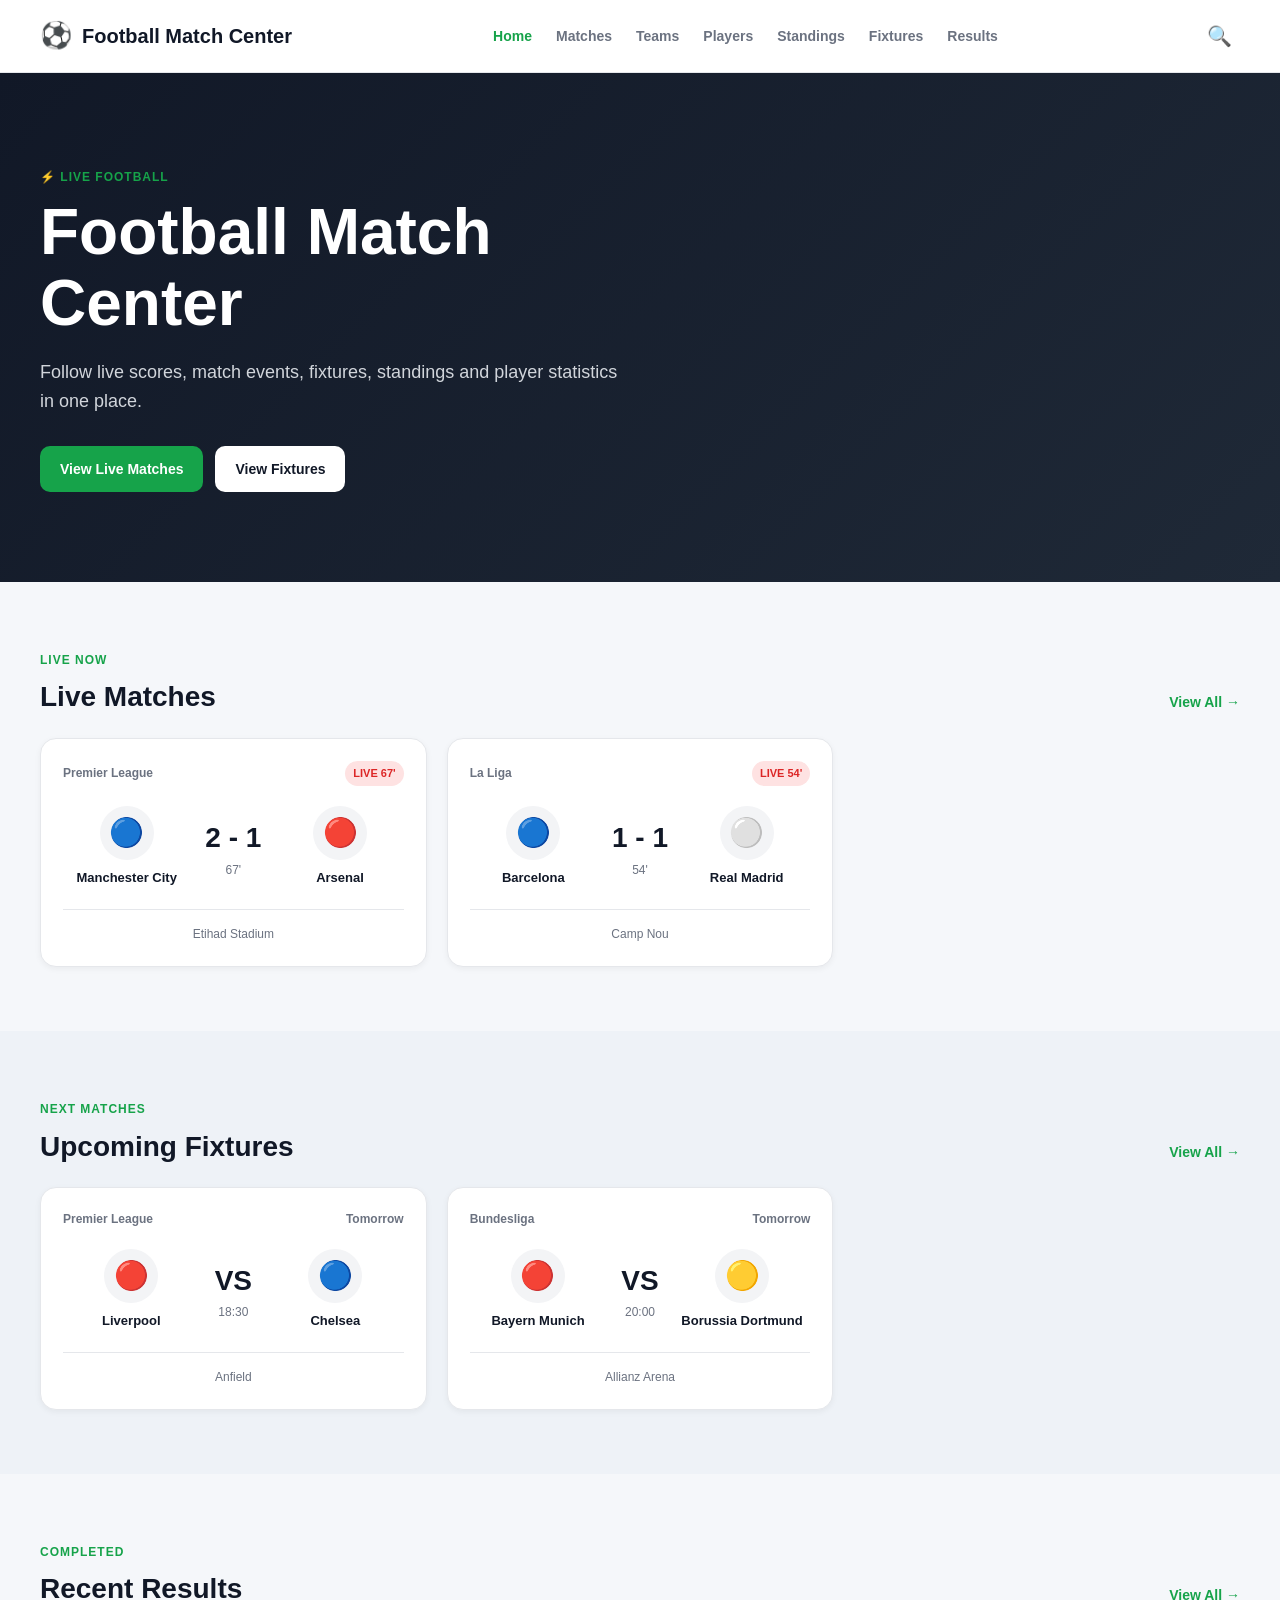
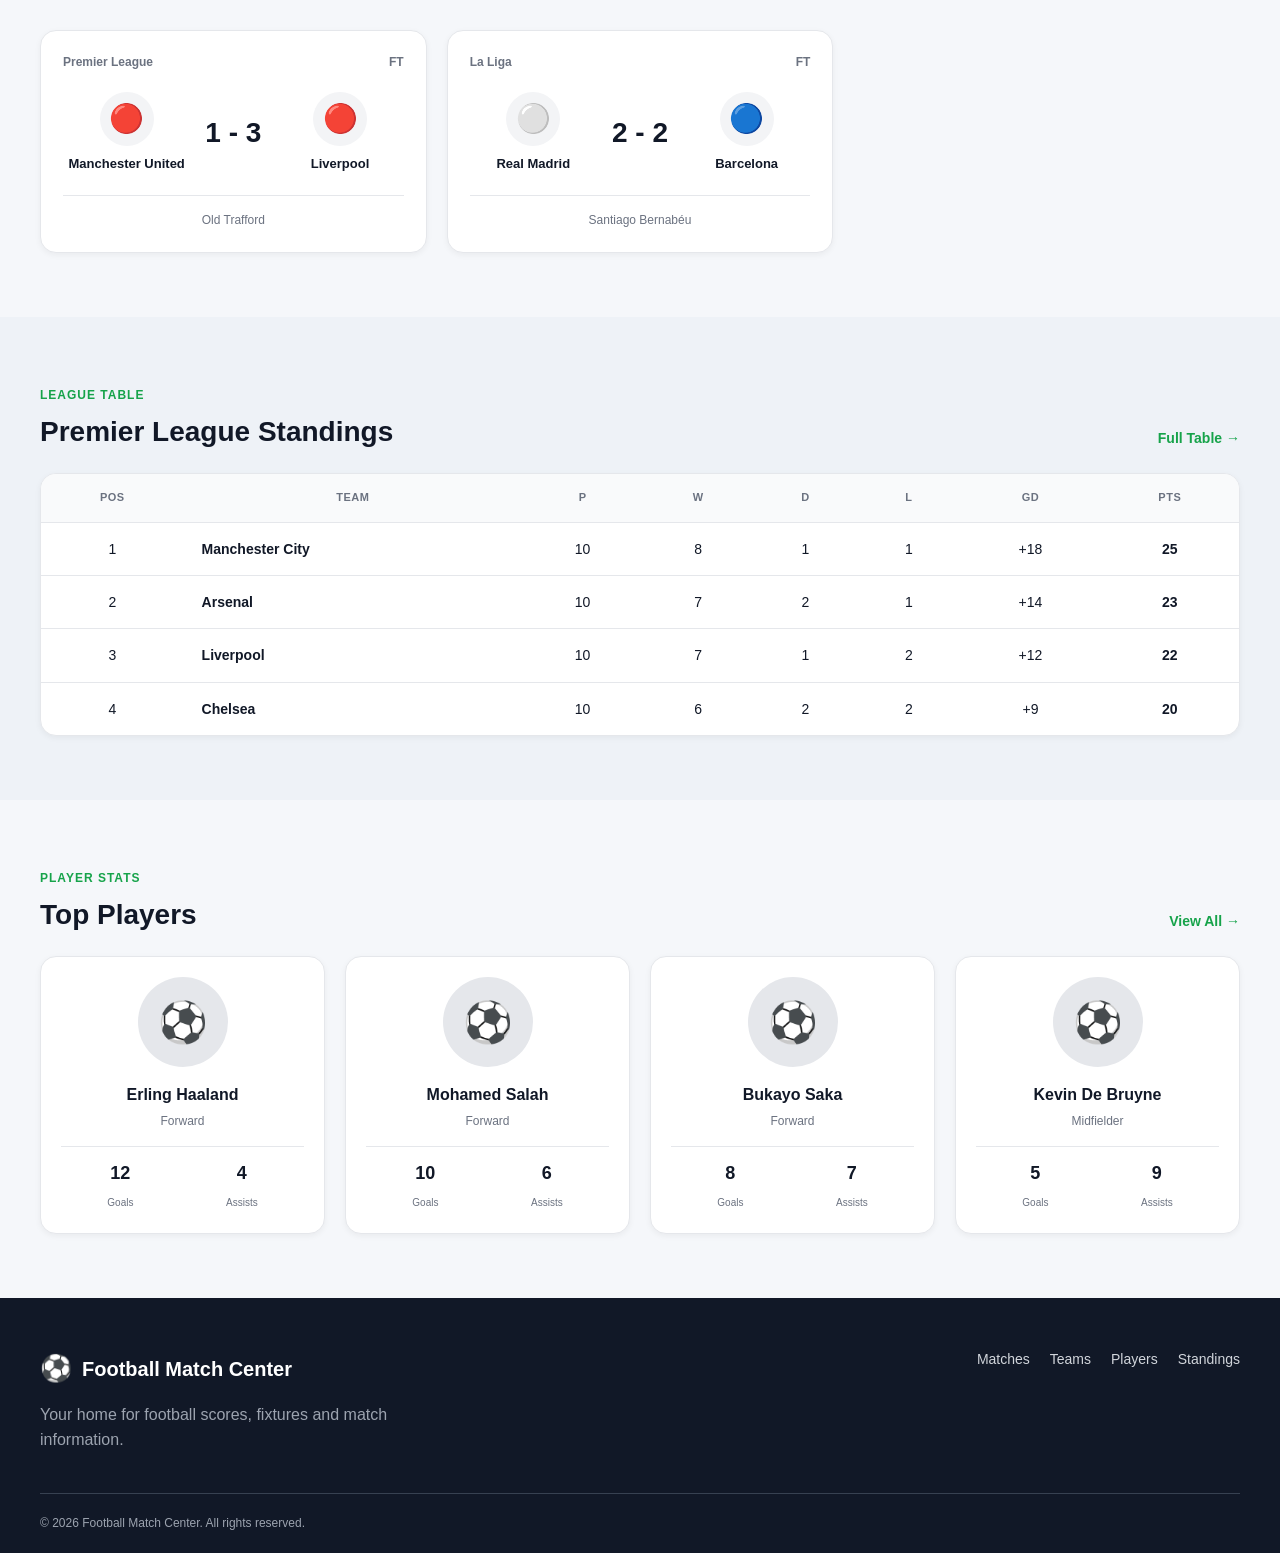
==== frontend/index.html @ 270c6d19 "feat: create initial football match center frontend" ====
<!DOCTYPE html>
<html lang="en">

<head>
    <meta charset="UTF-8">

    <meta name="viewport" content="width=device-width, initial-scale=1.0">

    <meta
        name="description"
        content="Football Match Center - Live football scores, fixtures, results, standings and player information."
    >

    <title>Football Match Center</title>

    <!-- CSS -->
    <link rel="stylesheet" href="css/variables.css">
    <link rel="stylesheet" href="css/main.css">
    <link rel="stylesheet" href="css/responsive.css">
</head>

<body>

    <!-- ================= HEADER ================= -->

    <header class="site-header">

        <div class="container navbar">

            <!-- Logo -->
            <a href="index.html" class="logo">
                <span class="logo-icon">⚽</span>
                <span>Football Match Center</span>
            </a>

            <!-- Navigation -->
            <nav class="main-nav">

                <a href="index.html" class="nav-link active">
                    Home
                </a>

                <a href="#" class="nav-link">
                    Matches
                </a>

                <a href="#" class="nav-link">
                    Teams
                </a>

                <a href="#" class="nav-link">
                    Players
                </a>

                <a href="#" class="nav-link">
                    Standings
                </a>

                <a href="#" class="nav-link">
                    Fixtures
                </a>

                <a href="#" class="nav-link">
                    Results
                </a>

            </nav>

            <!-- Search -->
            <div class="header-actions">

                <button class="search-button" id="searchButton">
                    🔍
                </button>

                <button class="menu-button" id="menuButton">
                    ☰
                </button>

            </div>

        </div>

    </header>


    <!-- ================= MAIN ================= -->

    <main>

        <!-- Hero -->
        <section class="hero">

            <div class="container hero-content">

                <div class="hero-text">

                    <span class="hero-label">
                        ⚡ LIVE FOOTBALL
                    </span>

                    <h1>
                        Football Match Center
                    </h1>

                    <p>
                        Follow live scores, match events, fixtures,
                        standings and player statistics in one place.
                    </p>

                    <div class="hero-buttons">

                        <a href="#live-matches" class="btn btn-primary">
                            View Live Matches
                        </a>

                        <a href="#fixtures" class="btn btn-secondary">
                            View Fixtures
                        </a>

                    </div>

                </div>

            </div>

        </section>


        <!-- ================= LIVE MATCHES ================= -->

        <section class="section" id="live-matches">

            <div class="container">

                <div class="section-header">

                    <div>
                        <span class="section-label">
                            LIVE NOW
                        </span>

                        <h2>
                            Live Matches
                        </h2>
                    </div>

                    <a href="#" class="view-all">
                        View All →
                    </a>

                </div>


                <div class="match-grid" id="liveMatches">

                    <!-- Match card will be generated by JavaScript -->

                </div>

            </div>

        </section>


        <!-- ================= UPCOMING ================= -->

        <section class="section section-alt" id="fixtures">

            <div class="container">

                <div class="section-header">

                    <div>
                        <span class="section-label">
                            NEXT MATCHES
                        </span>

                        <h2>
                            Upcoming Fixtures
                        </h2>
                    </div>

                    <a href="#" class="view-all">
                        View All →
                    </a>

                </div>


                <div class="match-grid" id="upcomingMatches">

                    <!-- Generated by JavaScript -->

                </div>

            </div>

        </section>


        <!-- ================= RECENT RESULTS ================= -->

        <section class="section">

            <div class="container">

                <div class="section-header">

                    <div>
                        <span class="section-label">
                            COMPLETED
                        </span>

                        <h2>
                            Recent Results
                        </h2>
                    </div>

                    <a href="#" class="view-all">
                        View All →
                    </a>

                </div>


                <div class="match-grid" id="recentResults">

                    <!-- Generated by JavaScript -->

                </div>

            </div>

        </section>


        <!-- ================= STANDINGS ================= -->

        <section class="section section-alt">

            <div class="container">

                <div class="section-header">

                    <div>
                        <span class="section-label">
                            LEAGUE TABLE
                        </span>

                        <h2>
                            Premier League Standings
                        </h2>
                    </div>

                    <a href="#" class="view-all">
                        Full Table →
                    </a>

                </div>


                <div class="table-container">

                    <table class="standings-table">

                        <thead>

                            <tr>
                                <th>POS</th>
                                <th>TEAM</th>
                                <th>P</th>
                                <th>W</th>
                                <th>D</th>
                                <th>L</th>
                                <th>GD</th>
                                <th>PTS</th>
                            </tr>

                        </thead>

                        <tbody id="standingsTable">

                            <!-- Generated by JavaScript -->

                        </tbody>

                    </table>

                </div>

            </div>

        </section>


        <!-- ================= TOP PLAYERS ================= -->

        <section class="section">

            <div class="container">

                <div class="section-header">

                    <div>
                        <span class="section-label">
                            PLAYER STATS
                        </span>

                        <h2>
                            Top Players
                        </h2>
                    </div>

                    <a href="#" class="view-all">
                        View All →
                    </a>

                </div>


                <div class="player-grid" id="topPlayers">

                    <!-- Generated by JavaScript -->

                </div>

            </div>

        </section>

    </main>


    <!-- ================= FOOTER ================= -->

    <footer class="site-footer">

        <div class="container footer-content">

            <div>

                <div class="logo footer-logo">
                    <span class="logo-icon">⚽</span>
                    Football Match Center
                </div>

                <p>
                    Your home for football scores,
                    fixtures and match information.
                </p>

            </div>


            <div class="footer-links">

                <a href="#">Matches</a>
                <a href="#">Teams</a>
                <a href="#">Players</a>
                <a href="#">Standings</a>

            </div>

        </div>


        <div class="container copyright">

            <p>
                © 2026 Football Match Center.
                All rights reserved.
            </p>

        </div>

    </footer>


    <!-- JavaScript -->
    <script src="js/main.js"></script>

</body>

</html>
---- frontend/css/variables.css ----
:root {

    /* ================= COLORS ================= */

    --primary: #16a34a;
    --primary-dark: #15803d;

    --background: #f5f7fa;
    --surface: #ffffff;

    --text-primary: #111827;
    --text-secondary: #6b7280;

    --border: #e5e7eb;

    --live: #dc2626;
    --success: #16a34a;
    --warning: #f59e0b;


    /* ================= SPACING ================= */

    --space-xs: 4px;
    --space-sm: 8px;
    --space-md: 16px;
    --space-lg: 24px;
    --space-xl: 40px;
    --space-xxl: 64px;


    /* ================= BORDER ================= */

    --radius-sm: 6px;
    --radius-md: 10px;
    --radius-lg: 16px;


    /* ================= SHADOW ================= */

    --shadow-sm:
        0 2px 6px rgba(0, 0, 0, 0.05);

    --shadow-md:
        0 8px 24px rgba(0, 0, 0, 0.08);


    /* ================= CONTAINER ================= */

    --container-width: 1200px;

}
---- frontend/css/main.css ----
/* ==================================================
   RESET
================================================== */

* {
    margin: 0;
    padding: 0;
    box-sizing: border-box;
}


html {
    scroll-behavior: smooth;
}


body {
    font-family:
        Arial,
        Helvetica,
        sans-serif;

    background: var(--background);

    color: var(--text-primary);

    line-height: 1.6;
}


/* ==================================================
   GENERAL
================================================== */

a {
    text-decoration: none;
    color: inherit;
}


button {
    font-family: inherit;
    cursor: pointer;
}


.container {
    width: min(
        100% - 32px,
        var(--container-width)
    );

    margin: 0 auto;
}


/* ==================================================
   HEADER
================================================== */

.site-header {
    background: var(--surface);

    border-bottom:
        1px solid var(--border);

    position: sticky;

    top: 0;

    z-index: 1000;
}


.navbar {
    min-height: 72px;

    display: flex;

    align-items: center;

    justify-content: space-between;

    gap: 24px;
}


/* LOGO */

.logo {
    display: flex;

    align-items: center;

    gap: 10px;

    font-size: 20px;

    font-weight: 700;

    white-space: nowrap;
}


.logo-icon {
    font-size: 26px;
}


/* NAVIGATION */

.main-nav {
    display: flex;

    align-items: center;

    gap: 24px;
}


.nav-link {
    color: var(--text-secondary);

    font-size: 14px;

    font-weight: 600;

    transition: 0.2s ease;
}


.nav-link:hover,
.nav-link.active {
    color: var(--primary);
}


/* HEADER ACTIONS */

.header-actions {
    display: flex;

    align-items: center;

    gap: 10px;
}


.search-button,
.menu-button {
    border: none;

    background: transparent;

    font-size: 20px;

    padding: 8px;
}


.menu-button {
    display: none;
}


/* ==================================================
   HERO
================================================== */

.hero {
    background:
        linear-gradient(
            135deg,
            #111827,
            #1f2937
        );

    color: white;

    padding:
        90px 0;
}


.hero-content {
    display: flex;

    align-items: center;
}


.hero-text {
    max-width: 650px;
}


.hero-label,
.section-label {
    display: inline-block;

    color: var(--primary);

    font-size: 12px;

    font-weight: 700;

    letter-spacing: 1px;

    margin-bottom: 10px;
}


.hero h1 {
    font-size: clamp(40px, 6vw, 64px);

    line-height: 1.1;

    margin-bottom: 20px;
}


.hero p {
    color: #d1d5db;

    font-size: 18px;

    max-width: 580px;

    margin-bottom: 30px;
}


.hero-buttons {
    display: flex;

    gap: 12px;

    flex-wrap: wrap;
}


/* ==================================================
   BUTTONS
================================================== */

.btn {
    display: inline-flex;

    align-items: center;

    justify-content: center;

    padding:
        12px 20px;

    border-radius:
        var(--radius-md);

    font-size: 14px;

    font-weight: 700;

    transition:
        transform 0.2s ease,
        background 0.2s ease;
}


.btn:hover {
    transform: translateY(-2px);
}


.btn-primary {
    background: var(--primary);

    color: white;
}


.btn-primary:hover {
    background: var(--primary-dark);
}


.btn-secondary {
    background: white;

    color: var(--text-primary);
}


/* ==================================================
   SECTIONS
================================================== */

.section {
    padding:
        var(--space-xxl) 0;
}


.section-alt {
    background: #eef2f7;
}


.section-header {
    display: flex;

    justify-content: space-between;

    align-items: flex-end;

    margin-bottom: 24px;
}


.section-header h2 {
    font-size: 28px;

    line-height: 1.2;
}


.view-all {
    color: var(--primary);

    font-size: 14px;

    font-weight: 700;
}


/* ==================================================
   MATCH GRID
================================================== */

.match-grid {
    display: grid;

    grid-template-columns:
        repeat(3, 1fr);

    gap: 20px;
}


/* MATCH CARD */

.match-card {
    background: var(--surface);

    border:
        1px solid var(--border);

    border-radius:
        var(--radius-lg);

    padding: 22px;

    box-shadow:
        var(--shadow-sm);

    transition:
        transform 0.2s ease,
        box-shadow 0.2s ease;
}


.match-card:hover {
    transform: translateY(-4px);

    box-shadow:
        var(--shadow-md);
}


.match-header {
    display: flex;

    align-items: center;

    justify-content: space-between;

    margin-bottom: 20px;
}


.competition {
    color: var(--text-secondary);

    font-size: 12px;

    font-weight: 600;
}


.live-badge {
    background: #fee2e2;

    color: var(--live);

    padding:
        4px 8px;

    border-radius: 20px;

    font-size: 11px;

    font-weight: 700;
}


.match-teams {
    display: grid;

    grid-template-columns:
        1fr auto 1fr;

    align-items: center;

    gap: 15px;

    text-align: center;
}


.team {
    display: flex;

    flex-direction: column;

    align-items: center;

    gap: 8px;
}


.team-logo {
    width: 54px;

    height: 54px;

    border-radius: 50%;

    background: #f3f4f6;

    display: flex;

    align-items: center;

    justify-content: center;

    font-size: 28px;
}


.team-name {
    font-size: 13px;

    font-weight: 700;
}


.score {
    font-size: 28px;

    font-weight: 800;
}


.match-time {
    color: var(--text-secondary);

    font-size: 12px;
}


.match-footer {
    border-top:
        1px solid var(--border);

    margin-top: 20px;

    padding-top: 15px;

    color: var(--text-secondary);

    font-size: 12px;

    text-align: center;
}


/* ==================================================
   STANDINGS
================================================== */

.table-container {
    background: var(--surface);

    border:
        1px solid var(--border);

    border-radius:
        var(--radius-lg);

    overflow-x: auto;

    box-shadow:
        var(--shadow-sm);
}


.standings-table {
    width: 100%;

    border-collapse: collapse;

    min-width: 650px;
}


.standings-table th,
.standings-table td {
    padding:
        15px 18px;

    text-align: center;

    border-bottom:
        1px solid var(--border);

    font-size: 14px;
}


.standings-table th {
    background: #f9fafb;

    color: var(--text-secondary);

    font-size: 11px;

    letter-spacing: 0.5px;
}


.standings-table td:nth-child(2) {
    text-align: left;

    font-weight: 700;
}


.standings-table tr:last-child td {
    border-bottom: none;
}


/* ==================================================
   PLAYERS
================================================== */

.player-grid {
    display: grid;

    grid-template-columns:
        repeat(4, 1fr);

    gap: 20px;
}


.player-card {
    background: var(--surface);

    border:
        1px solid var(--border);

    border-radius:
        var(--radius-lg);

    padding: 20px;

    text-align: center;

    box-shadow:
        var(--shadow-sm);
}


.player-photo {
    width: 90px;

    height: 90px;

    border-radius: 50%;

    margin: 0 auto 15px;

    background: #e5e7eb;

    display: flex;

    align-items: center;

    justify-content: center;

    font-size: 40px;
}


.player-name {
    font-weight: 700;

    margin-bottom: 4px;
}


.player-position {
    color: var(--text-secondary);

    font-size: 12px;

    margin-bottom: 15px;
}


.player-stats {
    display: flex;

    justify-content: space-around;

    border-top:
        1px solid var(--border);

    padding-top: 12px;
}


.player-stat strong {
    display: block;

    font-size: 18px;
}


.player-stat span {
    color: var(--text-secondary);

    font-size: 10px;
}


/* ==================================================
   FOOTER
================================================== */

.site-footer {
    background: #111827;

    color: white;

    padding-top: 50px;
}


.footer-content {
    display: flex;

    justify-content: space-between;

    gap: 40px;

    padding-bottom: 40px;
}


.footer-logo {
    margin-bottom: 12px;
}


.footer-content p {
    color: #9ca3af;

    max-width: 400px;
}


.footer-links {
    display: flex;

    gap: 20px;

    color: #d1d5db;

    font-size: 14px;
}


.copyright {
    border-top:
        1px solid #374151;

    padding:
        20px 0;

    color: #9ca3af;

    font-size: 12px;
}
---- frontend/css/responsive.css ----
/* ==================================================
   TABLET
================================================== */

@media (max-width: 900px) {

    .main-nav {
        display: none;
    }

    .menu-button {
        display: block;
    }

    .match-grid {
        grid-template-columns:
            repeat(2, 1fr);
    }

    .player-grid {
        grid-template-columns:
            repeat(2, 1fr);
    }

}


/* ==================================================
   MOBILE
================================================== */

@media (max-width: 600px) {

    .container {
        width: min(
            100% - 24px,
            var(--container-width)
        );
    }


    .navbar {
        min-height: 64px;
    }


    .logo {
        font-size: 16px;
    }


    .logo-icon {
        font-size: 22px;
    }


    .hero {
        padding: 60px 0;
    }


    .hero h1 {
        font-size: 40px;
    }


    .hero p {
        font-size: 16px;
    }


    .section {
        padding: 45px 0;
    }


    .section-header {
        align-items: flex-start;

        gap: 15px;
    }


    .section-header h2 {
        font-size: 23px;
    }


    .match-grid {
        grid-template-columns: 1fr;
    }


    .player-grid {
        grid-template-columns: 1fr;
    }


    .footer-content {
        flex-direction: column;
    }


    .footer-links {
        flex-wrap: wrap;
    }

}
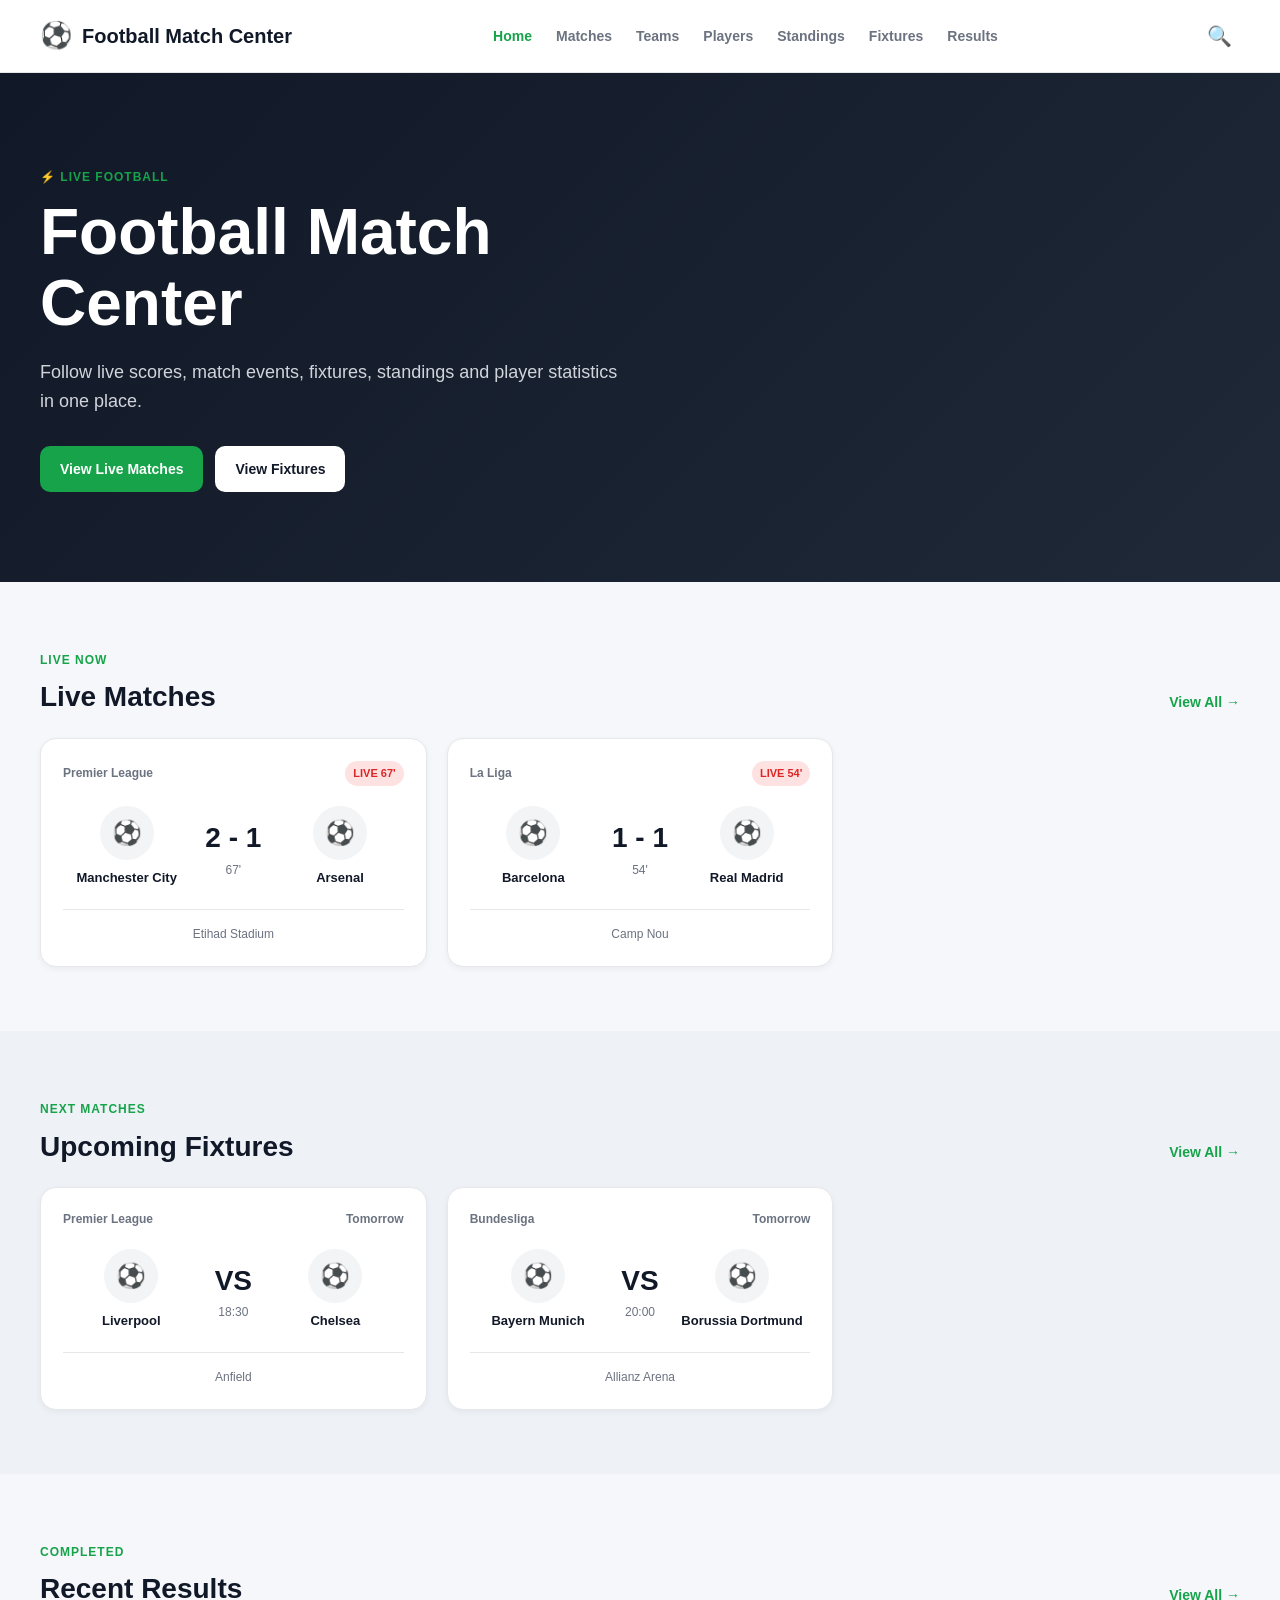
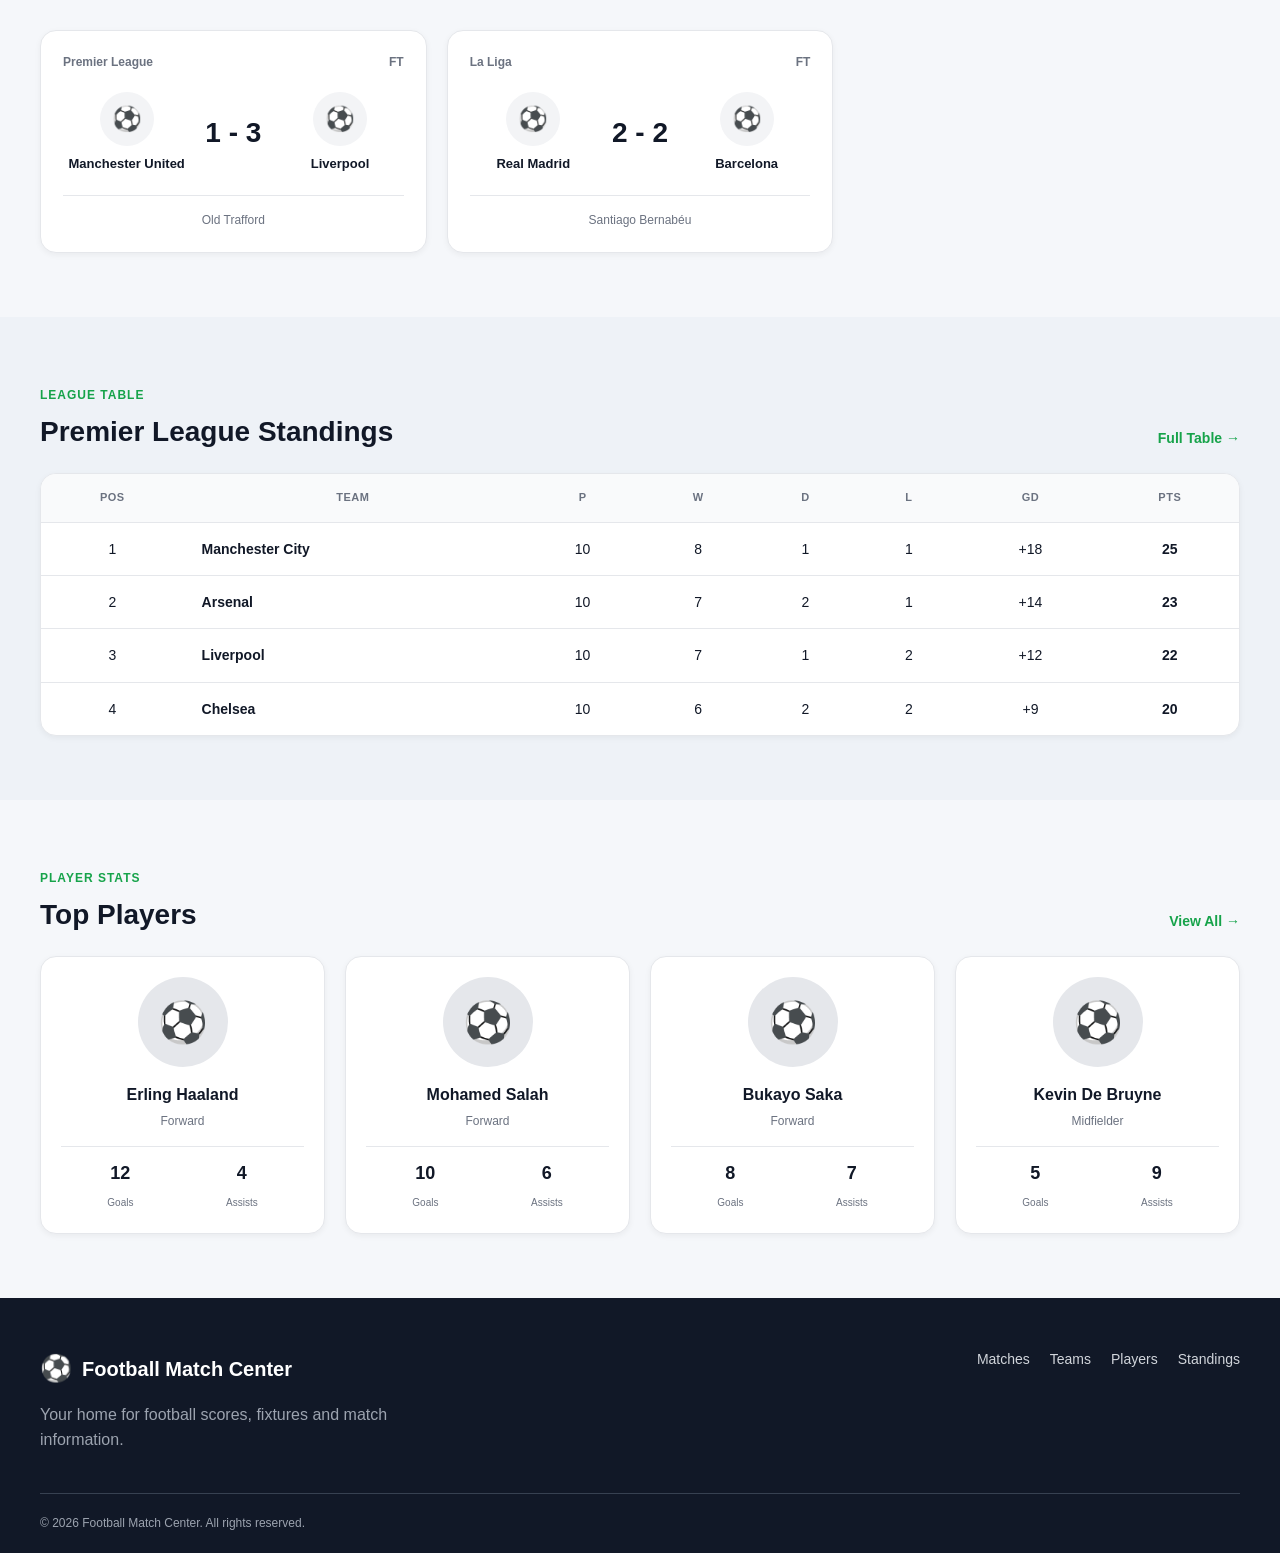
==== commit be89f526: "feat: add match details interface" ====
--- a/frontend/index.html
+++ b/frontend/index.html
@@ -68,6 +68,15 @@
 
             <!-- Search -->
             <div class="header-actions">
+                <div class="search-box" id="searchBox">
+
+    <input
+        type="text"
+        id="searchInput"
+        placeholder="Search teams, players..."
+    >
+
+</div>
 
                 <button class="search-button" id="searchButton">
                     🔍
--- a/frontend/css/main.css
+++ b/frontend/css/main.css
@@ -83,6 +83,7 @@
 
     gap: 24px;
 }
+
 
 
 /* LOGO */
@@ -711,4 +712,376 @@
     color: #9ca3af;
 
     font-size: 12px;
+}
+.team-logo {
+    width: 54px;
+    height: 54px;
+    border-radius: 50%;
+    background: #f3f4f6;
+
+    display: flex;
+    align-items: center;
+    justify-content: center;
+
+    overflow: hidden;
+}
+
+.team-logo-image {
+    width: 80%;
+    height: 80%;
+    object-fit: contain;
+}
+
+.team-logo-fallback {
+    width: 100%;
+    height: 100%;
+
+    align-items: center;
+    justify-content: center;
+
+    font-size: 24px;
+}
+.match-card-clickable {
+    cursor: pointer;
+}
+
+.match-card-clickable:hover {
+    transform: translateY(-5px);
+}
+
+.search-box {
+    display: none;
+}
+
+.search-box.active {
+    display: block;
+}
+
+.search-box input {
+    width: 220px;
+
+    padding: 10px 12px;
+
+    border:
+        1px solid var(--border);
+
+    border-radius:
+        var(--radius-md);
+
+    outline: none;
+}
+
+.search-box input:focus {
+    border-color:
+        var(--primary);
+}
+
+
+/* =========================================
+   MATCH DETAILS PAGE
+========================================= */
+
+.breadcrumb-section {
+    padding: 24px 0 10px;
+}
+
+.breadcrumb-section a {
+    color: var(--primary);
+    font-weight: 600;
+    text-decoration: none;
+}
+
+.match-details-section {
+    padding: 20px 0 60px;
+}
+
+
+/* =========================================
+   MATCH DETAILS CARD
+========================================= */
+
+.match-details-card {
+    background: var(--white);
+    border: 1px solid var(--border);
+    border-radius: var(--radius-lg);
+    padding: 35px;
+    box-shadow: var(--shadow);
+    text-align: center;
+}
+
+.match-competition {
+    margin-bottom: 12px;
+}
+
+.match-competition span {
+    display: inline-block;
+    background: #eef2ff;
+    color: var(--primary);
+    padding: 7px 14px;
+    border-radius: 20px;
+    font-size: 14px;
+    font-weight: 600;
+}
+
+.match-status {
+    display: flex;
+    justify-content: center;
+    align-items: center;
+    gap: 7px;
+    color: #dc2626;
+    font-weight: 700;
+    margin-bottom: 35px;
+}
+
+.live-dot {
+    width: 9px;
+    height: 9px;
+    background: #dc2626;
+    border-radius: 50%;
+    display: inline-block;
+}
+
+
+/* =========================================
+   TEAMS + SCORE
+========================================= */
+
+.match-teams-large {
+    display: flex;
+    align-items: center;
+    justify-content: center;
+    gap: 80px;
+}
+
+.large-team {
+    width: 200px;
+}
+
+.large-team-logo {
+    width: 100px;
+    height: 100px;
+    margin: 0 auto 15px;
+
+    border-radius: 50%;
+    background: #f3f4f6;
+
+    display: flex;
+    align-items: center;
+    justify-content: center;
+
+    font-size: 45px;
+}
+
+.large-team h2 {
+    font-size: 22px;
+    margin-bottom: 5px;
+}
+
+.large-team p {
+    color: var(--text-muted);
+    font-size: 14px;
+}
+
+.large-score {
+    min-width: 140px;
+}
+
+.score-number {
+    font-size: 42px;
+    font-weight: 800;
+    margin-bottom: 8px;
+}
+
+.large-score span {
+    color: #dc2626;
+    font-weight: 700;
+}
+
+
+/* =========================================
+   MATCH INFORMATION
+========================================= */
+
+.match-information {
+    margin-top: 40px;
+    padding-top: 25px;
+    border-top: 1px solid var(--border);
+
+    display: flex;
+    justify-content: center;
+    gap: 70px;
+}
+
+.match-information > div {
+    display: flex;
+    align-items: center;
+    gap: 10px;
+}
+
+.match-information > div > span {
+    font-size: 22px;
+}
+
+.match-information p {
+    text-align: left;
+    margin: 0;
+    color: var(--text-muted);
+    font-size: 14px;
+}
+
+.match-information strong {
+    display: block;
+    color: var(--text);
+    margin-bottom: 3px;
+}
+
+
+/* =========================================
+   MATCH TABS
+========================================= */
+
+.match-tabs {
+    margin-top: 25px;
+
+    display: flex;
+    justify-content: center;
+
+    background: var(--white);
+    border: 1px solid var(--border);
+    border-radius: var(--radius-md);
+
+    overflow: hidden;
+}
+
+.match-tab {
+    flex: 1;
+    padding: 15px 20px;
+
+    border: none;
+    background: transparent;
+
+    font-size: 15px;
+    font-weight: 600;
+
+    color: var(--text-muted);
+    cursor: pointer;
+}
+
+.match-tab:hover {
+    background: #f8fafc;
+    color: var(--primary);
+}
+
+.match-tab.active {
+    background: var(--primary);
+    color: white;
+}
+
+
+/* =========================================
+   CONTENT GRID
+========================================= */
+
+.match-content-grid {
+    margin-top: 25px;
+
+    display: grid;
+    grid-template-columns: 1.4fr 1fr;
+    gap: 25px;
+}
+
+.details-panel {
+    background: var(--white);
+    border: 1px solid var(--border);
+    border-radius: var(--radius-lg);
+    overflow: hidden;
+}
+
+.panel-header {
+    padding: 20px 22px;
+    border-bottom: 1px solid var(--border);
+}
+
+.panel-header h2 {
+    font-size: 20px;
+}
+
+
+/* =========================================
+   EVENTS TIMELINE
+========================================= */
+
+.events-timeline {
+    padding: 10px 22px;
+}
+
+.event-item {
+    display: grid;
+    grid-template-columns: 45px 45px 1fr;
+    align-items: center;
+
+    padding: 18px 0;
+
+    border-bottom: 1px solid var(--border);
+}
+
+.event-item:last-child {
+    border-bottom: none;
+}
+
+.event-minute {
+    font-weight: 700;
+    color: var(--primary);
+}
+
+.event-icon {
+    width: 35px;
+    height: 35px;
+
+    border-radius: 50%;
+    background: #f3f4f6;
+
+    display: flex;
+    align-items: center;
+    justify-content: center;
+}
+
+.event-description strong {
+    font-size: 15px;
+}
+
+.event-description p {
+    margin-top: 4px;
+    color: var(--text-muted);
+    font-size: 14px;
+}
+
+
+/* =========================================
+   MATCH SUMMARY
+========================================= */
+
+.summary-list {
+    padding: 10px 22px;
+}
+
+.summary-list > div {
+    display: flex;
+    justify-content: space-between;
+
+    padding: 17px 0;
+
+    border-bottom: 1px solid var(--border);
+}
+
+.summary-list > div:last-child {
+    border-bottom: none;
+}
+
+.summary-list span {
+    color: var(--text-muted);
+}
+
+.summary-list strong {
+    color: var(--text);
 }
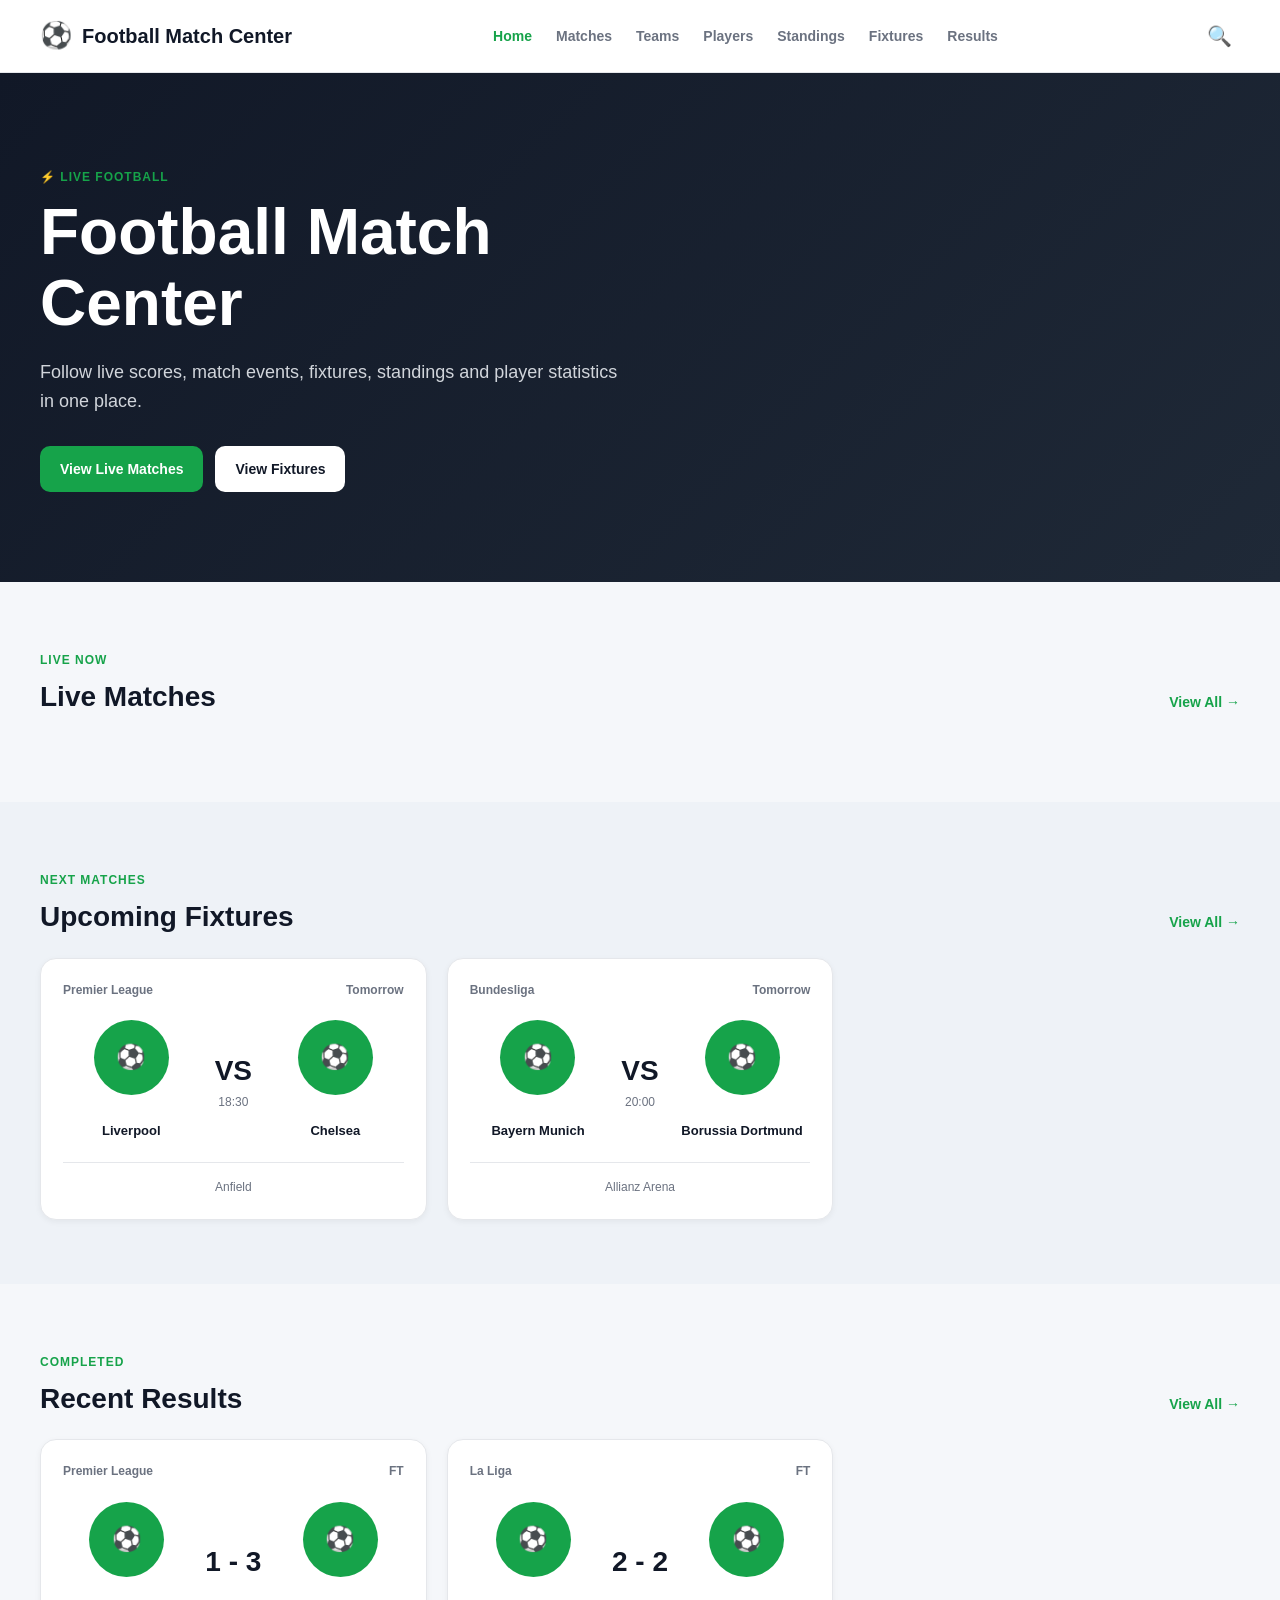
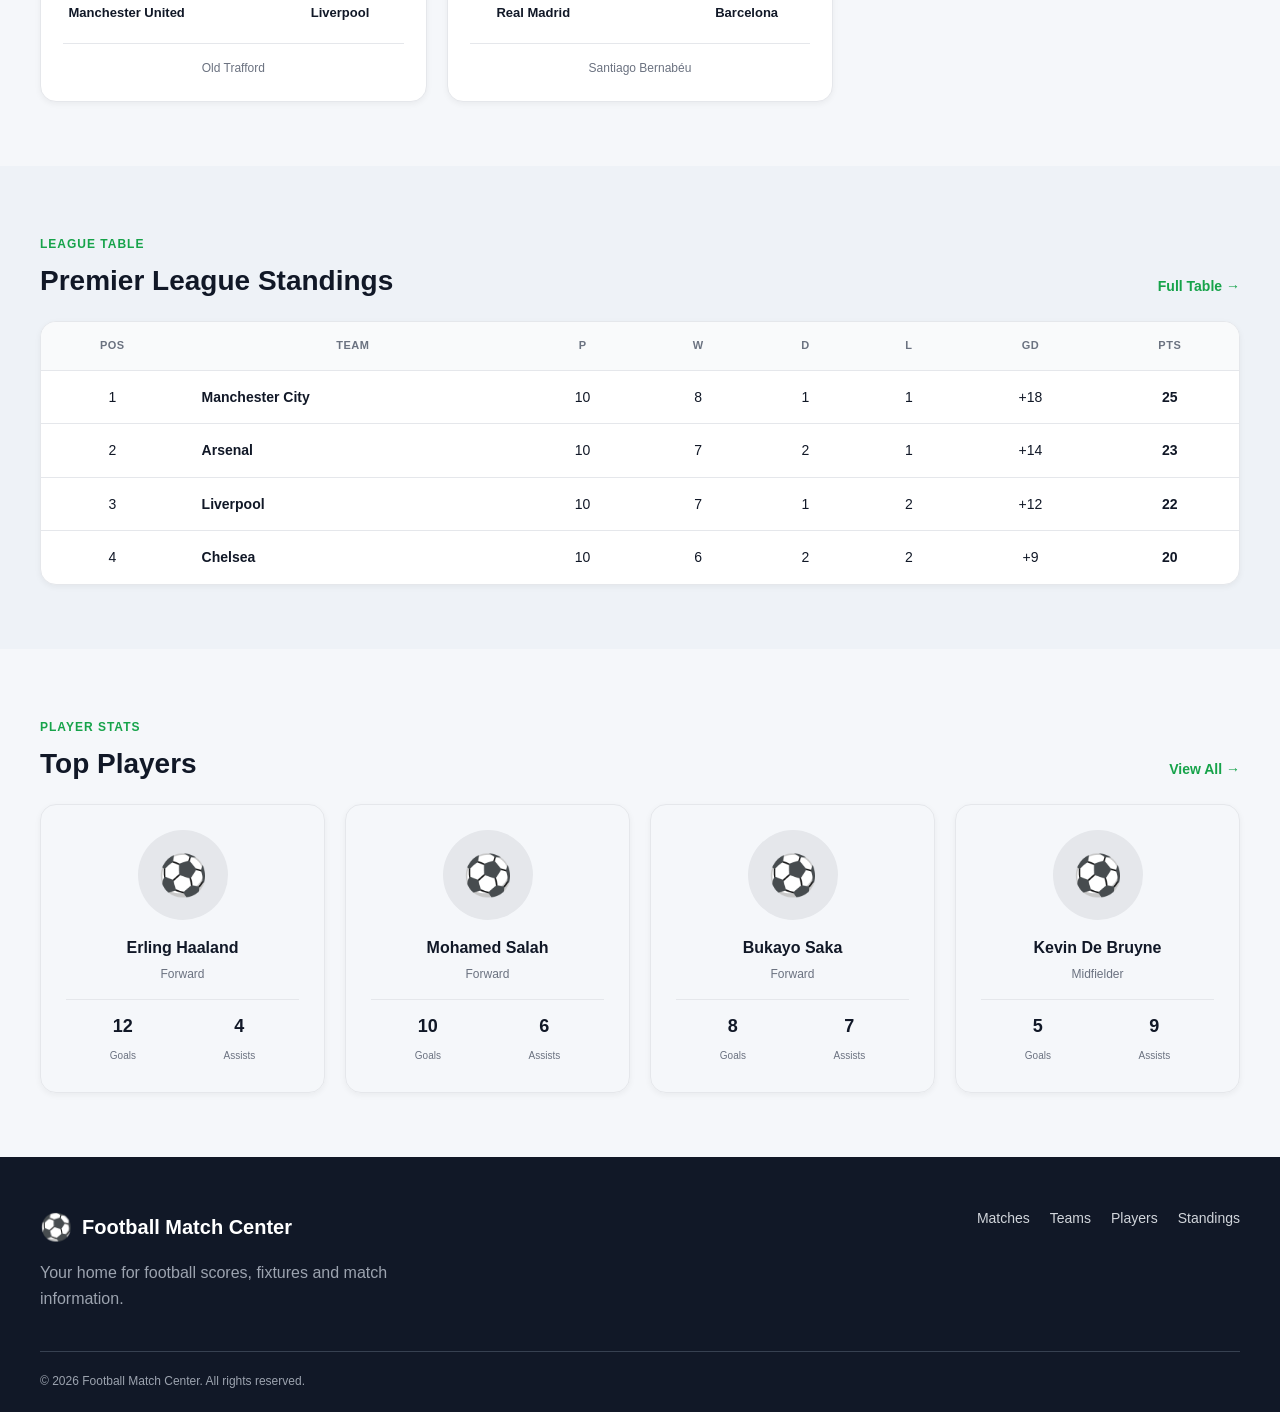
==== commit edaa6a49: "feat: prepare match data and matches page" ====
--- a/frontend/index.html
+++ b/frontend/index.html
@@ -34,38 +34,38 @@
             </a>
 
             <!-- Navigation -->
-            <nav class="main-nav">
-
-                <a href="index.html" class="nav-link active">
-                    Home
-                </a>
-
-                <a href="#" class="nav-link">
-                    Matches
-                </a>
-
-                <a href="#" class="nav-link">
-                    Teams
-                </a>
-
-                <a href="#" class="nav-link">
-                    Players
-                </a>
-
-                <a href="#" class="nav-link">
-                    Standings
-                </a>
-
-                <a href="#" class="nav-link">
-                    Fixtures
-                </a>
-
-                <a href="#" class="nav-link">
-                    Results
-                </a>
-
-            </nav>
-
+            
+<nav class="main-nav">
+
+    <a href="index.html" class="nav-link active">
+        Home
+    </a>
+
+    <a href="pages/matches.html" class="nav-link">
+        Matches
+    </a>
+
+    <a href="pages/teams.html" class="nav-link">
+        Teams
+    </a>
+
+    <a href="pages/players.html" class="nav-link">
+        Players
+    </a>
+
+    <a href="pages/standings.html" class="nav-link">
+        Standings
+    </a>
+
+    <a href="pages/fixtures.html" class="nav-link">
+        Fixtures
+    </a>
+
+    <a href="pages/results.html" class="nav-link">
+        Results
+    </a>
+
+</nav>
             <!-- Search -->
             <div class="header-actions">
                 <div class="search-box" id="searchBox">
--- a/frontend/css/main.css
+++ b/frontend/css/main.css
@@ -1084,4 +1084,1667 @@
 
 .summary-list strong {
     color: var(--text);
-}+}
+
+/* =========================================
+   MATCH TAB CONTENT
+========================================= */
+
+.tab-content {
+    display: none;
+}
+
+.tab-content.active {
+    display: block;
+}
+
+
+/* =========================================
+   LINEUPS
+========================================= */
+
+.lineups-container {
+    display: grid;
+    grid-template-columns: 1fr 1fr;
+    gap: 30px;
+}
+
+.lineup-team h4 {
+    margin-bottom: 15px;
+    font-size: 18px;
+}
+
+.lineup-player {
+    padding: 12px 15px;
+    margin-bottom: 8px;
+    background: var(--white);
+    border: 1px solid var(--border);
+    border-radius: var(--radius-md);
+}
+
+.lineup-player span {
+    color: var(--text-muted);
+    font-size: 14px;
+}
+
+/* =========================================
+   PROFESSIONAL LINEUPS
+========================================= */
+
+.lineups-container {
+    display: grid;
+    grid-template-columns: 1fr 1fr;
+    gap: 30px;
+}
+
+.lineup-team {
+    background: var(--white);
+}
+
+.lineup-team h4 {
+    font-size: 18px;
+    margin-bottom: 16px;
+    padding-bottom: 12px;
+    border-bottom: 2px solid var(--border);
+}
+
+.lineup-player {
+    display: flex;
+    align-items: center;
+    gap: 14px;
+
+    padding: 12px 15px;
+    margin-bottom: 8px;
+
+    background: #f8fafc;
+    border: 1px solid var(--border);
+    border-radius: var(--radius-md);
+
+    transition: transform 0.2s ease,
+                box-shadow 0.2s ease;
+}
+
+.lineup-player:hover {
+    transform: translateX(4px);
+    box-shadow: var(--shadow);
+}
+
+.lineup-player strong {
+    width: 32px;
+    height: 32px;
+
+    display: flex;
+    align-items: center;
+    justify-content: center;
+
+    border-radius: 50%;
+
+    background: var(--primary);
+    color: var(--white);
+
+    font-size: 13px;
+}
+
+.lineup-player {
+    font-size: 14px;
+}
+
+
+/* =========================================
+   STATISTICS
+========================================= */
+
+.statistics-list > div {
+    display: flex;
+    justify-content: space-between;
+    padding: 15px 0;
+    border-bottom: 1px solid var(--border);
+}
+
+.statistics-list > div:last-child {
+    border-bottom: none;
+}
+
+
+/* =========================================
+   TEAMS PAGE
+========================================= */
+
+.page-header {
+    padding: 50px 0 30px;
+    background: var(--white);
+    border-bottom: 1px solid var(--border);
+}
+
+.page-header h1 {
+    margin-bottom: 8px;
+}
+
+.page-header p {
+    color: var(--text-muted);
+}
+
+
+.teams-section {
+    padding: 50px 0;
+}
+
+
+.teams-grid {
+    display: grid;
+
+    grid-template-columns:
+        repeat(4, 1fr);
+
+    gap: 20px;
+}
+
+
+.team-card {
+    background: var(--white);
+
+    border: 1px solid var(--border);
+
+    border-radius: var(--radius-lg);
+
+    padding: 25px;
+
+    text-align: center;
+
+    transition:
+        transform 0.2s ease,
+        box-shadow 0.2s ease;
+}
+
+
+.team-card:hover {
+    transform: translateY(-5px);
+
+    box-shadow: var(--shadow);
+}
+
+
+.team-logo {
+    width: 75px;
+    height: 75px;
+
+    margin: 0 auto 18px;
+
+    display: flex;
+
+    align-items: center;
+    justify-content: center;
+
+    border-radius: 50%;
+
+    background: var(--primary);
+
+    color: var(--white);
+
+    font-weight: 700;
+
+    font-size: 18px;
+}
+
+
+.team-info h3 {
+    margin-bottom: 8px;
+
+    font-size: 17px;
+}
+
+
+.team-info p {
+    margin-bottom: 5px;
+
+    color: var(--text-muted);
+
+    font-size: 14px;
+}
+
+
+.team-info span {
+    color: var(--text-muted);
+
+    font-size: 13px;
+}
+
+
+/* =========================================
+   TEAM DETAILS PAGE
+========================================= */
+
+.team-details-section {
+    padding: 40px 0 60px;
+}
+
+
+/* =========================================
+   TEAM HEADER
+========================================= */
+
+.team-details-card {
+    display: flex;
+    align-items: center;
+    gap: 25px;
+    background: var(--white);
+    border: 1px solid var(--border);
+    border-radius: var(--radius-lg);
+    padding: 30px;
+    margin-bottom: 30px;
+}
+
+.team-details-logo {
+    width: 110px;
+    height: 110px;
+
+    display: flex;
+    align-items: center;
+    justify-content: center;
+
+    border-radius: 50%;
+
+    background: var(--primary);
+    color: var(--white);
+
+    font-size: 26px;
+    font-weight: 700;
+
+    flex-shrink: 0;
+}
+
+.team-details-league {
+    display: inline-block;
+
+    margin-bottom: 8px;
+
+    color: var(--primary);
+
+    font-size: 14px;
+    font-weight: 600;
+}
+
+.team-details-info h1 {
+    margin-bottom: 6px;
+    font-size: 32px;
+}
+
+.team-details-info p {
+    color: var(--text-muted);
+}
+
+
+/* =========================================
+   TEAM TABS
+========================================= */
+
+.team-tabs {
+    display: flex;
+    gap: 5px;
+
+    margin-bottom: 25px;
+
+    border-bottom: 1px solid var(--border);
+}
+
+.team-tab {
+    padding: 14px 20px;
+
+    border: none;
+    background: transparent;
+
+    color: var(--text-muted);
+
+    font-size: 14px;
+    font-weight: 600;
+
+    cursor: pointer;
+
+    border-bottom: 2px solid transparent;
+
+    transition:
+        color 0.2s ease,
+        border-color 0.2s ease;
+}
+
+.team-tab:hover {
+    color: var(--primary);
+}
+
+.team-tab.active {
+    color: var(--primary);
+    border-bottom-color: var(--primary);
+}
+
+
+/* =========================================
+   TAB CONTENT
+========================================= */
+
+.team-tab-content {
+    display: none;
+}
+
+.team-tab-content.active {
+    display: block;
+}
+
+
+/* =========================================
+   TEAM CONTENT GRID
+========================================= */
+
+.team-content-grid {
+    display: grid;
+
+    grid-template-columns:
+        1fr 1fr;
+
+    gap: 25px;
+}
+
+
+/* =========================================
+   TEAM INFORMATION
+========================================= */
+
+.team-info-list {
+    display: flex;
+    flex-direction: column;
+}
+
+.team-info-list > div {
+    display: flex;
+    align-items: center;
+    justify-content: space-between;
+
+    padding: 15px 0;
+
+    border-bottom: 1px solid var(--border);
+}
+
+.team-info-list > div:last-child {
+    border-bottom: none;
+}
+
+.team-info-list span {
+    color: var(--text-muted);
+    font-size: 14px;
+}
+
+.team-info-list strong {
+    font-size: 14px;
+}
+
+
+/* =========================================
+   TEAM FORM
+========================================= */
+
+.team-form {
+    display: flex;
+    gap: 12px;
+
+    padding: 20px 0;
+}
+
+.team-form span {
+    width: 40px;
+    height: 40px;
+
+    display: flex;
+    align-items: center;
+    justify-content: center;
+
+    border-radius: 50%;
+
+    background: var(--primary);
+    color: var(--white);
+
+    font-size: 14px;
+    font-weight: 700;
+}
+
+
+/* =========================================
+   SQUAD
+========================================= */
+
+.squad-grid {
+    display: grid;
+
+    grid-template-columns:
+        repeat(3, 1fr);
+
+    gap: 15px;
+}
+
+.squad-player {
+    display: flex;
+    align-items: center;
+
+    gap: 12px;
+
+    padding: 15px;
+
+    background: #f8fafc;
+
+    border: 1px solid var(--border);
+    border-radius: var(--radius-md);
+
+    transition:
+        transform 0.2s ease,
+        box-shadow 0.2s ease;
+}
+
+.squad-player:hover {
+    transform: translateY(-3px);
+    box-shadow: var(--shadow);
+}
+
+.squad-number {
+    width: 38px;
+    height: 38px;
+
+    display: flex;
+    align-items: center;
+    justify-content: center;
+
+    border-radius: 50%;
+
+    background: var(--primary);
+    color: var(--white);
+
+    font-size: 13px;
+    font-weight: 700;
+
+    flex-shrink: 0;
+}
+
+.squad-player-info h4 {
+    margin-bottom: 4px;
+    font-size: 14px;
+}
+
+.squad-player-info p {
+    color: var(--text-muted);
+    font-size: 12px;
+}
+
+
+/* =========================================
+   TEAM MATCH
+========================================= */
+
+.team-match {
+    display: flex;
+    align-items: center;
+    justify-content: space-between;
+
+    padding: 18px;
+
+    margin-bottom: 12px;
+
+    background: #f8fafc;
+
+    border: 1px solid var(--border);
+    border-radius: var(--radius-md);
+}
+
+.team-match-info {
+    display: flex;
+    flex-direction: column;
+    gap: 5px;
+}
+
+.team-match-info strong {
+    font-size: 14px;
+}
+
+.team-match-info span {
+    color: var(--text-muted);
+    font-size: 12px;
+}
+
+.team-match-score {
+    font-size: 18px;
+    font-weight: 700;
+}
+
+
+/* =========================================
+   PLAYERS PAGE
+========================================= */
+
+.players-section {
+    padding: 50px 0;
+}
+
+
+/* =========================================
+   PLAYER FILTERS
+========================================= */
+
+.players-filters {
+    display: flex;
+    gap: 15px;
+    margin-bottom: 30px;
+}
+
+.players-filters select {
+    min-width: 190px;
+
+    padding: 11px 14px;
+
+    border: 1px solid var(--border);
+    border-radius: var(--radius-md);
+
+    background: var(--white);
+    color: var(--text);
+
+    font-size: 14px;
+
+    outline: none;
+
+    cursor: pointer;
+}
+
+.players-filters select:focus {
+    border-color: var(--primary);
+}
+
+
+/* =========================================
+   PLAYERS GRID
+========================================= */
+
+.players-grid {
+    display: grid;
+
+    grid-template-columns:
+        repeat(4, 1fr);
+
+    gap: 20px;
+}
+
+
+/* =========================================
+   PLAYER CARD
+========================================= */
+
+.player-card {
+    background: var(--white);
+
+    border: 1px solid var(--border);
+    border-radius: var(--radius-lg);
+
+    padding: 25px;
+
+    text-align: center;
+
+    cursor: pointer;
+
+    transition:
+        transform 0.2s ease,
+        box-shadow 0.2s ease;
+}
+
+.player-card:hover {
+    transform: translateY(-5px);
+    box-shadow: var(--shadow);
+}
+
+
+/* =========================================
+   PLAYER AVATAR
+========================================= */
+
+.player-avatar {
+    width: 80px;
+    height: 80px;
+
+    margin: 0 auto 18px;
+
+    display: flex;
+    align-items: center;
+    justify-content: center;
+
+    border-radius: 50%;
+
+    background: var(--primary);
+    color: var(--white);
+
+    font-size: 20px;
+    font-weight: 700;
+}
+
+
+/* =========================================
+   PLAYER INFO
+========================================= */
+
+.player-info h3 {
+    margin-bottom: 8px;
+
+    font-size: 17px;
+}
+
+.player-info p {
+    margin-bottom: 5px;
+
+    color: var(--text-muted);
+
+    font-size: 14px;
+}
+
+.player-info span {
+    color: var(--text-muted);
+
+    font-size: 13px;
+}
+
+/* =========================================
+   PLAYER DETAILS PAGE
+========================================= */
+
+.player-details-section {
+    padding: 40px 0 60px;
+}
+
+
+/* =========================================
+   PLAYER HEADER
+========================================= */
+
+.player-details-card {
+    display: flex;
+    align-items: center;
+    gap: 25px;
+
+    background: var(--white);
+
+    border: 1px solid var(--border);
+    border-radius: var(--radius-lg);
+
+    padding: 30px;
+
+    margin-bottom: 30px;
+}
+
+
+.player-details-avatar {
+    width: 120px;
+    height: 120px;
+
+    display: flex;
+    align-items: center;
+    justify-content: center;
+
+    border-radius: 50%;
+
+    background: var(--primary);
+    color: var(--white);
+
+    font-size: 30px;
+    font-weight: 700;
+
+    flex-shrink: 0;
+}
+
+
+.player-details-position {
+    display: inline-block;
+
+    margin-bottom: 8px;
+
+    color: var(--primary);
+
+    font-size: 14px;
+    font-weight: 600;
+}
+
+
+.player-details-info h1 {
+    margin-bottom: 8px;
+
+    font-size: 32px;
+}
+
+
+.player-details-info p {
+    margin-bottom: 5px;
+
+    color: var(--text-muted);
+
+    font-size: 14px;
+}
+
+
+/* =========================================
+   PLAYER TABS
+========================================= */
+
+.player-tabs {
+    display: flex;
+
+    gap: 5px;
+
+    margin-bottom: 25px;
+
+    border-bottom: 1px solid var(--border);
+}
+
+
+.player-tab {
+    padding: 14px 20px;
+
+    border: none;
+
+    background: transparent;
+
+    color: var(--text-muted);
+
+    font-size: 14px;
+    font-weight: 600;
+
+    cursor: pointer;
+
+    border-bottom: 2px solid transparent;
+
+    transition:
+        color 0.2s ease,
+        border-color 0.2s ease;
+}
+
+
+.player-tab:hover {
+    color: var(--primary);
+}
+
+
+.player-tab.active {
+    color: var(--primary);
+
+    border-bottom-color: var(--primary);
+}
+
+
+.player-tab-content {
+    display: none;
+}
+
+
+.player-tab-content.active {
+    display: block;
+}
+
+
+/* =========================================
+   PLAYER CONTENT GRID
+========================================= */
+
+.player-content-grid {
+    display: grid;
+
+    grid-template-columns: 1fr 1fr;
+
+    gap: 25px;
+}
+
+
+/* =========================================
+   PLAYER INFORMATION
+========================================= */
+
+.player-info-list {
+    display: flex;
+
+    flex-direction: column;
+}
+
+
+.player-info-list > div {
+    display: flex;
+
+    align-items: center;
+    justify-content: space-between;
+
+    padding: 15px 0;
+
+    border-bottom: 1px solid var(--border);
+}
+
+
+.player-info-list > div:last-child {
+    border-bottom: none;
+}
+
+
+.player-info-list span {
+    color: var(--text-muted);
+
+    font-size: 14px;
+}
+
+
+.player-info-list strong {
+    font-size: 14px;
+
+    text-align: right;
+}
+
+
+/* =========================================
+   PLAYER STAT CARDS
+========================================= */
+
+.player-stats-grid {
+    display: grid;
+
+    grid-template-columns: 1fr 1fr;
+
+    gap: 15px;
+}
+
+
+.player-stat-card {
+    padding: 20px;
+
+    background: #f8fafc;
+
+    border: 1px solid var(--border);
+
+    border-radius: var(--radius-md);
+
+    text-align: center;
+}
+
+
+.player-stat-card strong {
+    display: block;
+
+    margin-bottom: 7px;
+
+    color: var(--primary);
+
+    font-size: 24px;
+}
+
+
+.player-stat-card span {
+    color: var(--text-muted);
+
+    font-size: 13px;
+}
+
+
+/* =========================================
+   PLAYER MATCHES
+========================================= */
+
+.player-match {
+    display: flex;
+
+    align-items: center;
+    justify-content: space-between;
+
+    padding: 18px;
+
+    margin-bottom: 12px;
+
+    background: #f8fafc;
+
+    border: 1px solid var(--border);
+
+    border-radius: var(--radius-md);
+}
+
+
+.player-match:last-child {
+    margin-bottom: 0;
+}
+
+
+.player-match-info {
+    display: flex;
+
+    flex-direction: column;
+
+    gap: 5px;
+}
+
+
+.player-match-info strong {
+    font-size: 14px;
+}
+
+
+.player-match-info span {
+    color: var(--text);
+
+    font-size: 13px;
+}
+
+
+.player-match-info small {
+    color: var(--text-muted);
+
+    font-size: 12px;
+}
+
+
+.player-match-score {
+    display: flex;
+
+    flex-direction: column;
+
+    align-items: flex-end;
+
+    gap: 5px;
+}
+
+
+.player-match-score strong {
+    font-size: 18px;
+}
+
+
+.player-match-score span {
+    color: var(--primary);
+
+    font-size: 12px;
+    font-weight: 700;
+}
+
+
+/* =========================================
+   PLAYER STATISTICS
+========================================= */
+
+.player-statistics-list {
+    display: flex;
+
+    flex-direction: column;
+}
+
+
+.player-statistics-list > div {
+    display: flex;
+
+    align-items: center;
+    justify-content: space-between;
+
+    padding: 17px 0;
+
+    border-bottom: 1px solid var(--border);
+}
+
+
+.player-statistics-list > div:last-child {
+    border-bottom: none;
+}
+
+
+.player-statistics-list span {
+    color: var(--text-muted);
+
+    font-size: 14px;
+}
+
+
+.player-statistics-list strong {
+    font-size: 15px;
+}
+
+
+/* =========================================
+   STANDINGS PAGE
+========================================= */
+
+.standings-page-section {
+    padding: 50px 0 60px;
+}
+
+
+/* =========================================
+   STANDINGS CONTROLS
+========================================= */
+
+.standings-controls {
+    display: flex;
+    align-items: center;
+    gap: 15px;
+    margin-bottom: 25px;
+}
+
+.standings-controls label {
+    font-size: 14px;
+    font-weight: 600;
+}
+
+.standings-controls select {
+    min-width: 220px;
+    padding: 11px 14px;
+
+    border: 1px solid var(--border);
+    border-radius: var(--radius-md);
+
+    background: var(--white);
+    color: var(--text);
+
+    font-size: 14px;
+    outline: none;
+    cursor: pointer;
+}
+
+.standings-controls select:focus {
+    border-color: var(--primary);
+}
+
+
+/* =========================================
+   STANDINGS PANEL
+========================================= */
+
+.standings-panel {
+    background: var(--white);
+
+    border: 1px solid var(--border);
+    border-radius: var(--radius-lg);
+
+    overflow: hidden;
+}
+
+
+/* =========================================
+   STANDINGS HEADER
+========================================= */
+
+.standings-panel .panel-header {
+    display: flex;
+    align-items: center;
+    justify-content: space-between;
+
+    padding: 20px 25px;
+
+    border-bottom: 1px solid var(--border);
+}
+
+.standings-panel .panel-header h2 {
+    font-size: 20px;
+}
+
+.standings-panel .panel-header span {
+    color: var(--text-muted);
+    font-size: 13px;
+}
+
+
+/* =========================================
+   TABLE WRAPPER
+========================================= */
+
+.standings-table-wrapper {
+    width: 100%;
+    overflow-x: auto;
+}
+
+
+/* =========================================
+   STANDINGS TABLE
+========================================= */
+
+.standings-page-table {
+    width: 100%;
+    min-width: 750px;
+
+    border-collapse: collapse;
+}
+
+.standings-page-table th {
+    padding: 15px;
+
+    background: #f8fafc;
+
+    color: var(--text-muted);
+
+    font-size: 12px;
+    font-weight: 700;
+
+    text-align: center;
+
+    border-bottom: 1px solid var(--border);
+}
+
+.standings-page-table th:nth-child(2) {
+    text-align: left;
+}
+
+
+.standings-page-table td {
+    padding: 16px 15px;
+
+    font-size: 13px;
+
+    text-align: center;
+
+    border-bottom: 1px solid var(--border);
+}
+
+
+.standings-page-table td:nth-child(2) {
+    text-align: left;
+}
+
+
+.standings-page-table tbody tr {
+    transition: background 0.2s ease;
+}
+
+
+.standings-page-table tbody tr:hover {
+    background: #f8fafc;
+}
+
+
+.standings-page-table tbody tr:last-child td {
+    border-bottom: none;
+}
+
+
+.standings-page-table td:first-child {
+    color: var(--text-muted);
+    font-weight: 600;
+}
+
+
+.standings-page-table td:last-child {
+    color: var(--primary);
+}
+
+/* =========================================
+   FIXTURES PAGE
+========================================= */
+
+.fixtures-section {
+    padding: 40px 0 60px;
+}
+
+
+/* =========================================
+   FIXTURES FILTERS
+========================================= */
+
+.fixtures-filters {
+    display: flex;
+    gap: 16px;
+    margin-bottom: 30px;
+    flex-wrap: wrap;
+}
+
+.fixture-filter-group {
+    display: flex;
+    flex-direction: column;
+    gap: 8px;
+}
+
+.fixture-filter-group label {
+    font-size: 14px;
+    font-weight: 600;
+    color: var(--text);
+}
+
+.fixture-filter-group select {
+    min-width: 200px;
+    padding: 11px 14px;
+    border: 1px solid var(--border);
+    border-radius: var(--radius-md);
+    background: var(--white);
+    color: var(--text);
+    font-size: 14px;
+    cursor: pointer;
+    outline: none;
+}
+
+.fixture-filter-group select:focus {
+    border-color: var(--primary);
+}
+
+
+/* =========================================
+   FIXTURES LIST
+========================================= */
+
+.fixtures-list {
+    display: grid;
+    gap: 18px;
+}
+
+
+/* =========================================
+   FIXTURE CARD
+========================================= */
+
+.fixture-card {
+    background: var(--white);
+    border: 1px solid var(--border);
+    border-radius: var(--radius-lg);
+    box-shadow: var(--shadow);
+    overflow: hidden;
+    transition: transform 0.2s ease,
+                box-shadow 0.2s ease;
+}
+
+.fixture-card:hover {
+    transform: translateY(-2px);
+}
+
+
+/* =========================================
+   FIXTURE HEADER
+========================================= */
+
+.fixture-header {
+    display: flex;
+    justify-content: space-between;
+    align-items: center;
+    padding: 16px 20px;
+    background: #f8fafc;
+    border-bottom: 1px solid var(--border);
+}
+
+.fixture-competition {
+    font-size: 13px;
+    font-weight: 700;
+    color: var(--primary);
+}
+
+.fixture-date {
+    font-size: 13px;
+    color: var(--text-muted);
+}
+
+
+/* =========================================
+   FIXTURE MAIN
+========================================= */
+
+.fixture-main {
+    display: grid;
+    grid-template-columns: 1fr auto 1fr;
+    align-items: center;
+    gap: 20px;
+    padding: 28px 20px;
+}
+
+.fixture-team {
+    display: flex;
+    flex-direction: column;
+    gap: 6px;
+}
+
+.fixture-team strong {
+    font-size: 18px;
+    color: var(--text);
+}
+
+.fixture-team span {
+    font-size: 11px;
+    font-weight: 600;
+    color: var(--text-muted);
+}
+
+.home-team {
+    text-align: right;
+    align-items: flex-end;
+}
+
+.away-team {
+    text-align: left;
+    align-items: flex-start;
+}
+
+
+/* =========================================
+   FIXTURE TIME
+========================================= */
+
+.fixture-time {
+    display: flex;
+    flex-direction: column;
+    align-items: center;
+    gap: 6px;
+    min-width: 70px;
+}
+
+.fixture-time strong {
+    font-size: 20px;
+    color: var(--text);
+}
+
+.fixture-time span {
+    font-size: 12px;
+    font-weight: 700;
+    color: var(--primary);
+}
+
+
+/* =========================================
+   FIXTURE FOOTER
+========================================= */
+
+.fixture-footer {
+    padding: 13px 20px;
+    border-top: 1px solid var(--border);
+    color: var(--text-muted);
+    font-size: 13px;
+}
+
+
+/* =========================================
+   NO FIXTURES
+========================================= */
+
+.no-fixtures {
+    text-align: center;
+    padding: 50px 20px;
+    background: var(--white);
+    border: 1px solid var(--border);
+    border-radius: var(--radius-lg);
+}
+
+.no-fixtures h3 {
+    margin-bottom: 8px;
+    color: var(--text);
+}
+
+.no-fixtures p {
+    color: var(--text-muted);
+}
+
+
+/* =========================================
+   MOBILE
+========================================= */
+
+@media (max-width: 600px) {
+
+    .fixtures-filters {
+        flex-direction: column;
+    }
+
+    .fixture-filter-group select {
+        width: 100%;
+        min-width: 0;
+    }
+
+    .fixture-main {
+        grid-template-columns: 1fr;
+        gap: 18px;
+        text-align: center;
+    }
+
+    .home-team,
+    .away-team {
+        text-align: center;
+        align-items: center;
+    }
+
+    .fixture-time {
+        order: -1;
+    }
+
+    .fixture-team strong {
+        font-size: 16px;
+    }
+
+    .fixture-header {
+        flex-direction: column;
+        align-items: flex-start;
+        gap: 6px;
+    }
+}
+
+/* =========================================
+   RESULTS PAGE
+========================================= */
+
+.results-section {
+    padding: 40px 0 60px;
+}
+
+
+/* =========================================
+   RESULTS FILTERS
+========================================= */
+
+.results-filters {
+    display: flex;
+    gap: 16px;
+    margin-bottom: 30px;
+    flex-wrap: wrap;
+}
+
+.result-filter-group {
+    display: flex;
+    flex-direction: column;
+    gap: 8px;
+}
+
+.result-filter-group label {
+    font-size: 14px;
+    font-weight: 600;
+    color: var(--text);
+}
+
+.result-filter-group select {
+    min-width: 200px;
+    padding: 11px 14px;
+    border: 1px solid var(--border);
+    border-radius: var(--radius-md);
+    background: var(--white);
+    color: var(--text);
+    font-size: 14px;
+    cursor: pointer;
+    outline: none;
+}
+
+.result-filter-group select:focus {
+    border-color: var(--primary);
+}
+
+
+/* =========================================
+   RESULTS LIST
+========================================= */
+
+.results-list {
+    display: grid;
+    gap: 18px;
+}
+
+
+/* =========================================
+   RESULT CARD
+========================================= */
+
+.result-card {
+    background: var(--white);
+    border: 1px solid var(--border);
+    border-radius: var(--radius-lg);
+    box-shadow: var(--shadow);
+    overflow: hidden;
+    cursor: pointer;
+    transition: transform 0.2s ease,
+                box-shadow 0.2s ease;
+}
+
+.result-card:hover {
+    transform: translateY(-2px);
+}
+
+
+/* =========================================
+   RESULT HEADER
+========================================= */
+
+.result-header {
+    display: flex;
+    justify-content: space-between;
+    align-items: center;
+    padding: 16px 20px;
+    background: #f8fafc;
+    border-bottom: 1px solid var(--border);
+}
+
+.result-competition {
+    font-size: 13px;
+    font-weight: 700;
+    color: var(--primary);
+}
+
+.result-date {
+    font-size: 13px;
+    color: var(--text-muted);
+}
+
+
+/* =========================================
+   RESULT MAIN
+========================================= */
+
+.result-main {
+    display: grid;
+    grid-template-columns: 1fr auto 1fr;
+    align-items: center;
+    gap: 20px;
+    padding: 28px 20px;
+}
+
+.result-team {
+    display: flex;
+    flex-direction: column;
+    gap: 6px;
+}
+
+.result-team strong {
+    font-size: 18px;
+    color: var(--text);
+}
+
+.result-team span {
+    font-size: 11px;
+    font-weight: 600;
+    color: var(--text-muted);
+}
+
+.home-result-team {
+    text-align: right;
+    align-items: flex-end;
+}
+
+.away-result-team {
+    text-align: left;
+    align-items: flex-start;
+}
+
+
+/* =========================================
+   RESULT SCORE
+========================================= */
+
+.result-score {
+    display: flex;
+    flex-direction: column;
+    align-items: center;
+    gap: 6px;
+    min-width: 80px;
+}
+
+.result-score strong {
+    font-size: 22px;
+    color: var(--text);
+}
+
+.result-score span {
+    font-size: 12px;
+    font-weight: 700;
+    color: var(--primary);
+}
+
+
+/* =========================================
+   RESULT FOOTER
+========================================= */
+
+.result-footer {
+    padding: 13px 20px;
+    border-top: 1px solid var(--border);
+    color: var(--text-muted);
+    font-size: 13px;
+}
+
+
+/* =========================================
+   NO RESULTS
+========================================= */
+
+.no-results {
+    text-align: center;
+    padding: 50px 20px;
+    background: var(--white);
+    border: 1px solid var(--border);
+    border-radius: var(--radius-lg);
+}
+
+.no-results h3 {
+    margin-bottom: 8px;
+    color: var(--text);
+}
+
+.no-results p {
+    color: var(--text-muted);
+}
+
+
+/* =========================================
+   RESULTS MOBILE
+========================================= */
+
+@media (max-width: 600px) {
+
+    .results-filters {
+        flex-direction: column;
+    }
+
+    .result-filter-group select {
+        width: 100%;
+        min-width: 0;
+    }
+
+    .result-main {
+        grid-template-columns: 1fr;
+        gap: 18px;
+        text-align: center;
+    }
+
+    .home-result-team,
+    .away-result-team {
+        text-align: center;
+        align-items: center;
+    }
+
+    .result-score {
+        order: -1;
+    }
+
+    .result-team strong {
+        font-size: 16px;
+    }
+
+    .result-header {
+        flex-direction: column;
+        align-items: flex-start;
+        gap: 6px;
+    }
+}
--- a/frontend/css/responsive.css
+++ b/frontend/css/responsive.css
@@ -105,4 +105,133 @@
         flex-wrap: wrap;
     }
 
-}+}
+
+/* =========================================
+   LINEUPS MOBILE
+========================================= */
+
+@media (max-width: 768px) {
+
+    .lineups-container {
+        grid-template-columns: 1fr;
+        gap: 25px;
+    }
+
+}
+
+/* =========================================
+   PLAYERS RESPONSIVE
+========================================= */
+
+@media (max-width: 1024px) {
+
+    .players-grid {
+        grid-template-columns:
+            repeat(2, 1fr);
+    }
+
+}
+
+
+@media (max-width: 600px) {
+
+    .players-grid {
+        grid-template-columns: 1fr;
+    }
+
+    .players-filters {
+        flex-direction: column;
+    }
+
+    .players-filters select {
+        width: 100%;
+    }
+
+}
+
+/* =========================================
+   PLAYER DETAILS RESPONSIVE
+========================================= */
+
+@media (max-width: 768px) {
+
+    .player-details-card {
+        flex-direction: column;
+
+        text-align: center;
+    }
+
+
+    .player-details-info h1 {
+        font-size: 26px;
+    }
+
+
+    .player-content-grid {
+        grid-template-columns: 1fr;
+    }
+
+
+    .player-tabs {
+        overflow-x: auto;
+    }
+
+
+    .player-tab {
+        white-space: nowrap;
+    }
+
+}
+
+
+@media (max-width: 500px) {
+
+    .player-details-avatar {
+        width: 95px;
+        height: 95px;
+
+        font-size: 24px;
+    }
+
+
+    .player-stats-grid {
+        grid-template-columns: 1fr 1fr;
+    }
+
+
+    .player-match {
+        gap: 15px;
+    }
+
+}
+
+/* =========================================
+   STANDINGS RESPONSIVE
+========================================= */
+
+@media (max-width: 600px) {
+
+    .standings-controls {
+        flex-direction: column;
+        align-items: flex-start;
+    }
+
+    .standings-controls select {
+        width: 100%;
+    }
+
+    .standings-panel .panel-header {
+        padding: 18px;
+    }
+
+    .standings-panel .panel-header h2 {
+        font-size: 17px;
+    }
+
+    .standings-page-table th,
+    .standings-page-table td {
+        padding: 13px 10px;
+    }
+
+}
